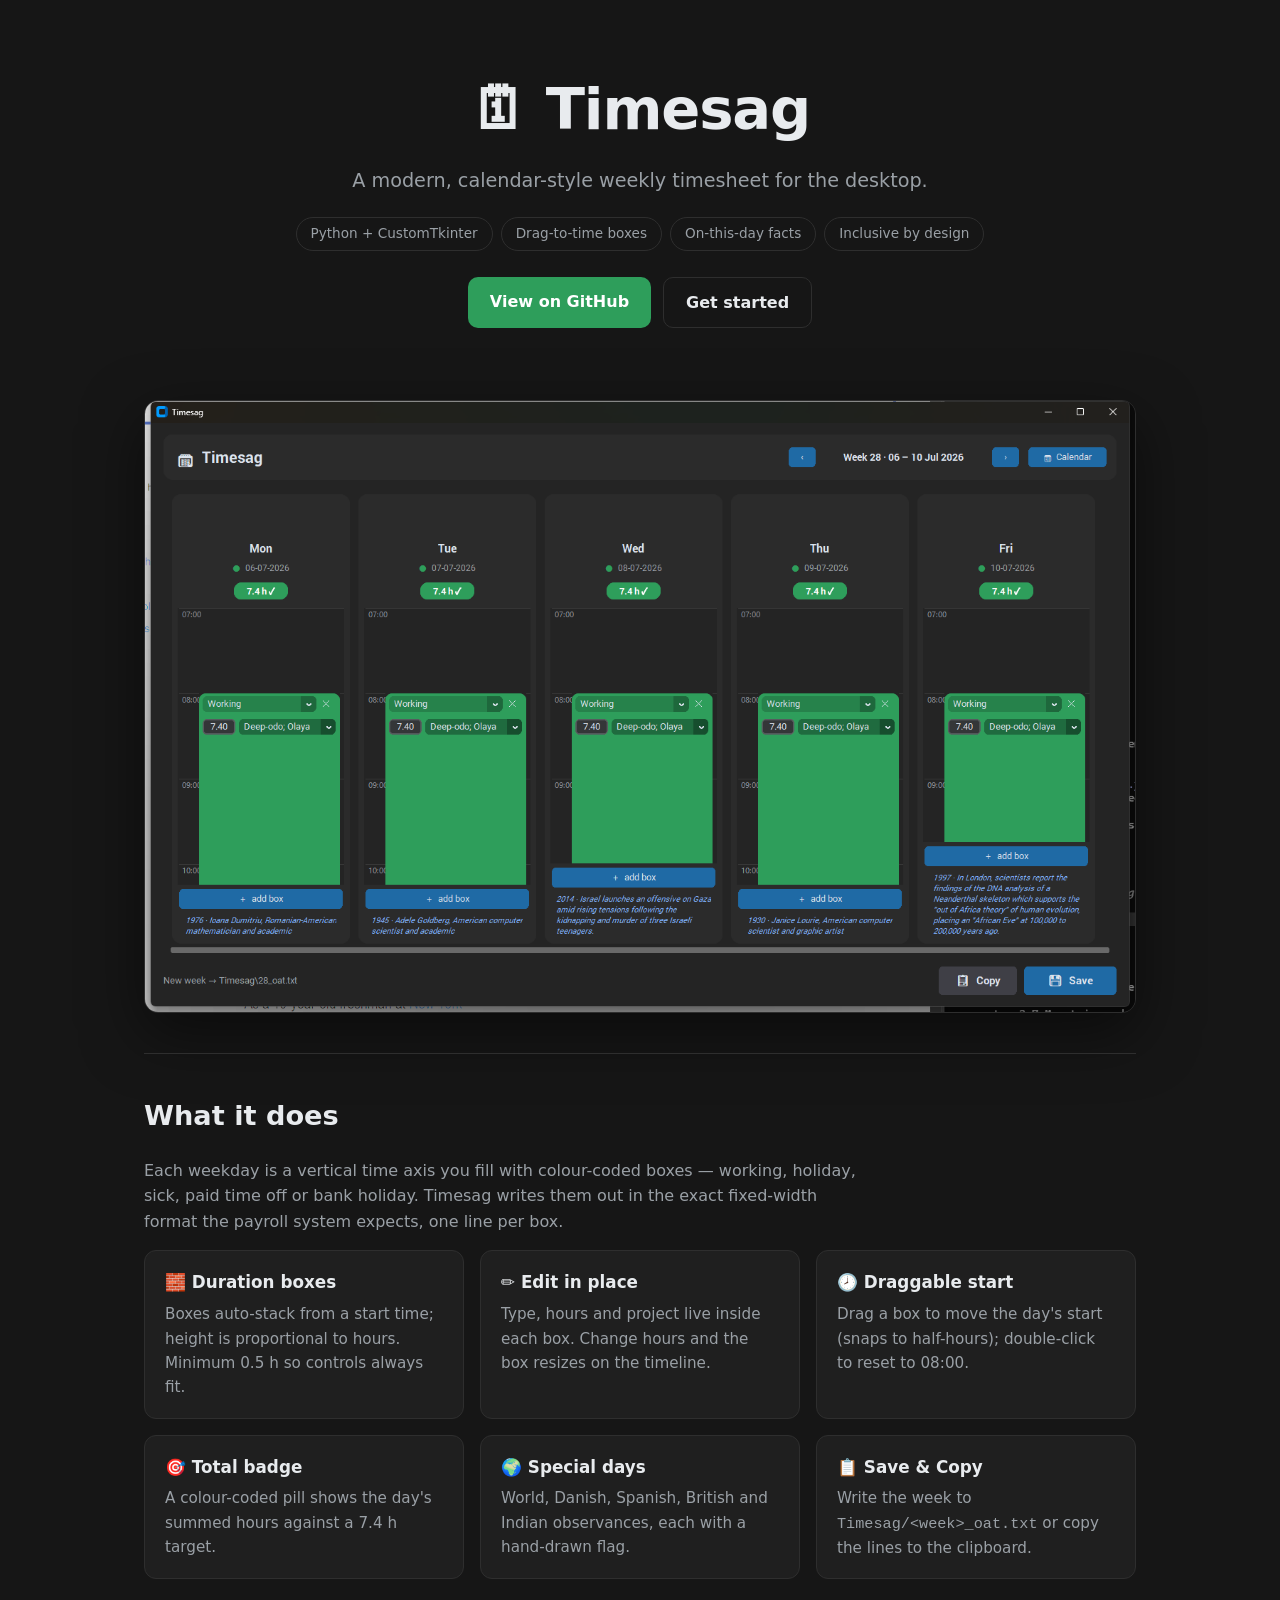
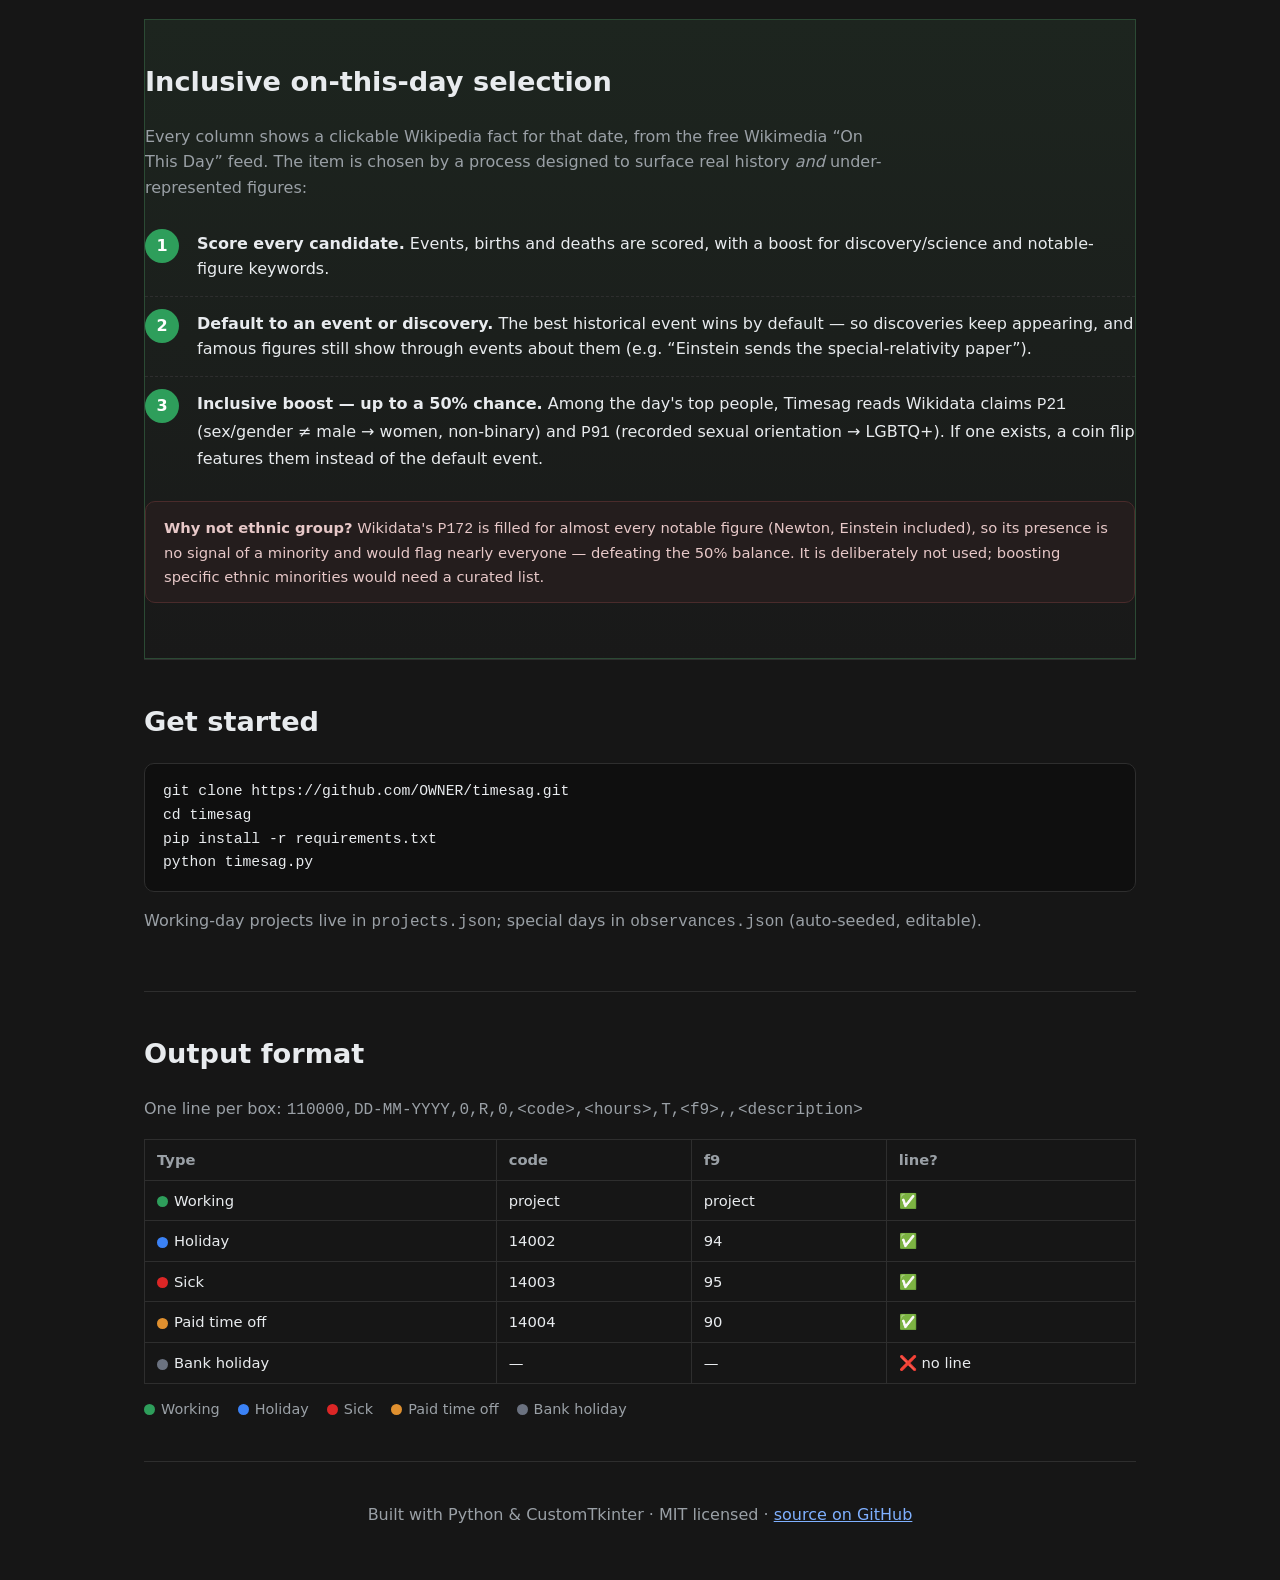
==== docs/index.html @ 552d221f "first commit" ====
<!DOCTYPE html>
<html lang="en">
<head>
<meta charset="utf-8">
<meta name="viewport" content="width=device-width, initial-scale=1">
<title>Timesag — a calendar-style weekly timesheet</title>
<style>
  :root{
    --bg:#161616; --card:#1f1f1f; --line:#2e2e2e; --fg:#e8ebee; --mut:#9aa0a6;
    --green:#2e9e5b; --blue:#3b82f6; --amber:#e0902f; --red:#dc2626; --link:#7fb0ff;
  }
  *{box-sizing:border-box}
  body{margin:0;font-family:"Segoe UI",system-ui,-apple-system,sans-serif;
       background:var(--bg);color:var(--fg);line-height:1.6}
  a{color:var(--link)}
  .wrap{max-width:1040px;margin:0 auto;padding:0 24px}
  header{padding:64px 0 32px;text-align:center}
  h1{font-size:clamp(2.4rem,6vw,3.6rem);margin:0;letter-spacing:-.02em}
  .tag{color:var(--mut);font-size:1.2rem;margin-top:10px}
  .badges{margin-top:20px;display:flex;gap:8px;justify-content:center;flex-wrap:wrap}
  .pill{border:1px solid var(--line);border-radius:999px;padding:5px 14px;font-size:.85rem;color:var(--mut)}
  .btns{margin-top:26px;display:flex;gap:12px;justify-content:center;flex-wrap:wrap}
  .btn{display:inline-block;padding:12px 22px;border-radius:10px;font-weight:700;text-decoration:none}
  .btn.primary{background:var(--green);color:#fff}
  .btn.ghost{border:1px solid var(--line);color:var(--fg)}
  .shot{margin:40px auto;max-width:100%;border-radius:14px;border:1px solid var(--line);
        box-shadow:0 20px 60px rgba(0,0,0,.5);display:block}
  section{padding:40px 0;border-top:1px solid var(--line)}
  h2{font-size:1.7rem;margin:0 0 20px}
  .grid{display:grid;grid-template-columns:repeat(auto-fit,minmax(260px,1fr));gap:16px}
  .feat{background:var(--card);border:1px solid var(--line);border-radius:12px;padding:18px 20px}
  .feat h3{margin:0 0 6px;font-size:1.05rem}
  .feat p{margin:0;color:var(--mut);font-size:.95rem}
  pre{background:#0f0f0f;border:1px solid var(--line);border-radius:10px;padding:16px 18px;
      overflow-x:auto;font-size:.92rem}
  code{font-family:Consolas,"SF Mono",monospace}
  .incl{background:linear-gradient(180deg,#1d251f,#191919);border:1px solid #2b4a34}
  .steps{counter-reset:s;list-style:none;padding:0;margin:0}
  .steps li{position:relative;padding:14px 0 14px 52px;border-bottom:1px dashed var(--line)}
  .steps li:last-child{border-bottom:none}
  .steps li::before{counter-increment:s;content:counter(s);position:absolute;left:0;top:12px;
    width:34px;height:34px;border-radius:50%;background:var(--green);color:#fff;font-weight:800;
    display:flex;align-items:center;justify-content:center}
  .legend{display:flex;gap:18px;flex-wrap:wrap;margin-top:14px;color:var(--mut);font-size:.9rem}
  .dot{display:inline-block;width:11px;height:11px;border-radius:50%;margin-right:6px;vertical-align:middle}
  .note{background:#241d1d;border:1px solid #4a2b2b;border-radius:10px;padding:14px 18px;color:#e7c8c8;font-size:.92rem}
  table{border-collapse:collapse;width:100%;font-size:.92rem}
  th,td{border:1px solid var(--line);padding:8px 12px;text-align:left}
  th{color:var(--mut);font-weight:600}
  footer{padding:40px 0 64px;color:var(--mut);text-align:center;border-top:1px solid var(--line)}
</style>
</head>
<body>
<div class="wrap">

  <header>
    <h1>🗓 Timesag</h1>
    <div class="tag">A modern, calendar-style weekly timesheet for the desktop.</div>
    <div class="badges">
      <span class="pill">Python + CustomTkinter</span>
      <span class="pill">Drag-to-time boxes</span>
      <span class="pill">On-this-day facts</span>
      <span class="pill">Inclusive by design</span>
    </div>
    <div class="btns">
      <a class="btn primary" id="repo-btn" href="#">View on GitHub</a>
      <a class="btn ghost" href="#get">Get started</a>
    </div>
  </header>

  <img class="shot" src="screenshot.png" alt="Timesag app — five day columns with coloured time boxes, hour totals, and on-this-day facts">

  <section>
    <h2>What it does</h2>
    <p style="color:var(--mut);max-width:70ch">
      Each weekday is a vertical time axis you fill with colour-coded boxes — working,
      holiday, sick, paid time off or bank holiday. Timesag writes them out in the exact
      fixed-width format the payroll system expects, one line per box.
    </p>
    <div class="grid">
      <div class="feat"><h3>🧱 Duration boxes</h3><p>Boxes auto-stack from a start time; height is proportional to hours. Minimum 0.5 h so controls always fit.</p></div>
      <div class="feat"><h3>✏️ Edit in place</h3><p>Type, hours and project live inside each box. Change hours and the box resizes on the timeline.</p></div>
      <div class="feat"><h3>🕗 Draggable start</h3><p>Drag a box to move the day's start (snaps to half-hours); double-click to reset to 08:00.</p></div>
      <div class="feat"><h3>🎯 Total badge</h3><p>A colour-coded pill shows the day's summed hours against a 7.4 h target.</p></div>
      <div class="feat"><h3>🌍 Special days</h3><p>World, Danish, Spanish, British and Indian observances, each with a hand-drawn flag.</p></div>
      <div class="feat"><h3>📋 Save &amp; Copy</h3><p>Write the week to <code>Timesag/&lt;week&gt;_oat.txt</code> or copy the lines to the clipboard.</p></div>
    </div>
  </section>

  <section class="incl">
    <h2>Inclusive on-this-day selection</h2>
    <p style="max-width:74ch;color:var(--mut)">
      Every column shows a clickable Wikipedia fact for that date, from the free Wikimedia
      “On This Day” feed. The item is chosen by a process designed to surface real history
      <em>and</em> under-represented figures:
    </p>
    <ol class="steps">
      <li><strong>Score every candidate.</strong> Events, births and deaths are scored, with a boost for discovery/science and notable-figure keywords.</li>
      <li><strong>Default to an event or discovery.</strong> The best historical event wins by default — so discoveries keep appearing, and famous figures still show through events about them (e.g. “Einstein sends the special-relativity paper”).</li>
      <li><strong>Inclusive boost — up to a 50% chance.</strong> Among the day's top people, Timesag reads Wikidata claims <code>P21</code> (sex/gender ≠ male → women, non-binary) and <code>P91</code> (recorded sexual orientation → LGBTQ+). If one exists, a coin flip features them instead of the default event.</li>
    </ol>
    <p class="note">
      <strong>Why not ethnic group?</strong> Wikidata's <code>P172</code> is filled for
      almost every notable figure (Newton, Einstein included), so its presence is no signal
      of a minority and would flag nearly everyone — defeating the 50% balance. It is
      deliberately not used; boosting specific ethnic minorities would need a curated list.
    </p>
  </section>

  <section id="get">
    <h2>Get started</h2>
    <pre><code>git clone https://github.com/OWNER/timesag.git
cd timesag
pip install -r requirements.txt
python timesag.py</code></pre>
    <p style="color:var(--mut)">Working-day projects live in <code>projects.json</code>; special days in <code>observances.json</code> (auto-seeded, editable).</p>
  </section>

  <section>
    <h2>Output format</h2>
    <p style="color:var(--mut)">One line per box: <code>110000,DD-MM-YYYY,0,R,0,&lt;code&gt;,&lt;hours&gt;,T,&lt;f9&gt;,,&lt;description&gt;</code></p>
    <table>
      <tr><th>Type</th><th>code</th><th>f9</th><th>line?</th></tr>
      <tr><td><span class="dot" style="background:var(--green)"></span>Working</td><td>project</td><td>project</td><td>✅</td></tr>
      <tr><td><span class="dot" style="background:var(--blue)"></span>Holiday</td><td>14002</td><td>94</td><td>✅</td></tr>
      <tr><td><span class="dot" style="background:var(--red)"></span>Sick</td><td>14003</td><td>95</td><td>✅</td></tr>
      <tr><td><span class="dot" style="background:var(--amber)"></span>Paid time off</td><td>14004</td><td>90</td><td>✅</td></tr>
      <tr><td><span class="dot" style="background:#6b7280"></span>Bank holiday</td><td>—</td><td>—</td><td>❌ no line</td></tr>
    </table>
    <div class="legend">
      <span><span class="dot" style="background:var(--green)"></span>Working</span>
      <span><span class="dot" style="background:var(--blue)"></span>Holiday</span>
      <span><span class="dot" style="background:var(--red)"></span>Sick</span>
      <span><span class="dot" style="background:var(--amber)"></span>Paid time off</span>
      <span><span class="dot" style="background:#6b7280"></span>Bank holiday</span>
    </div>
  </section>

  <footer>
    Built with Python &amp; CustomTkinter · MIT licensed ·
    <a id="repo-link" href="#">source on GitHub</a>
  </footer>

</div>
</body>
</html>
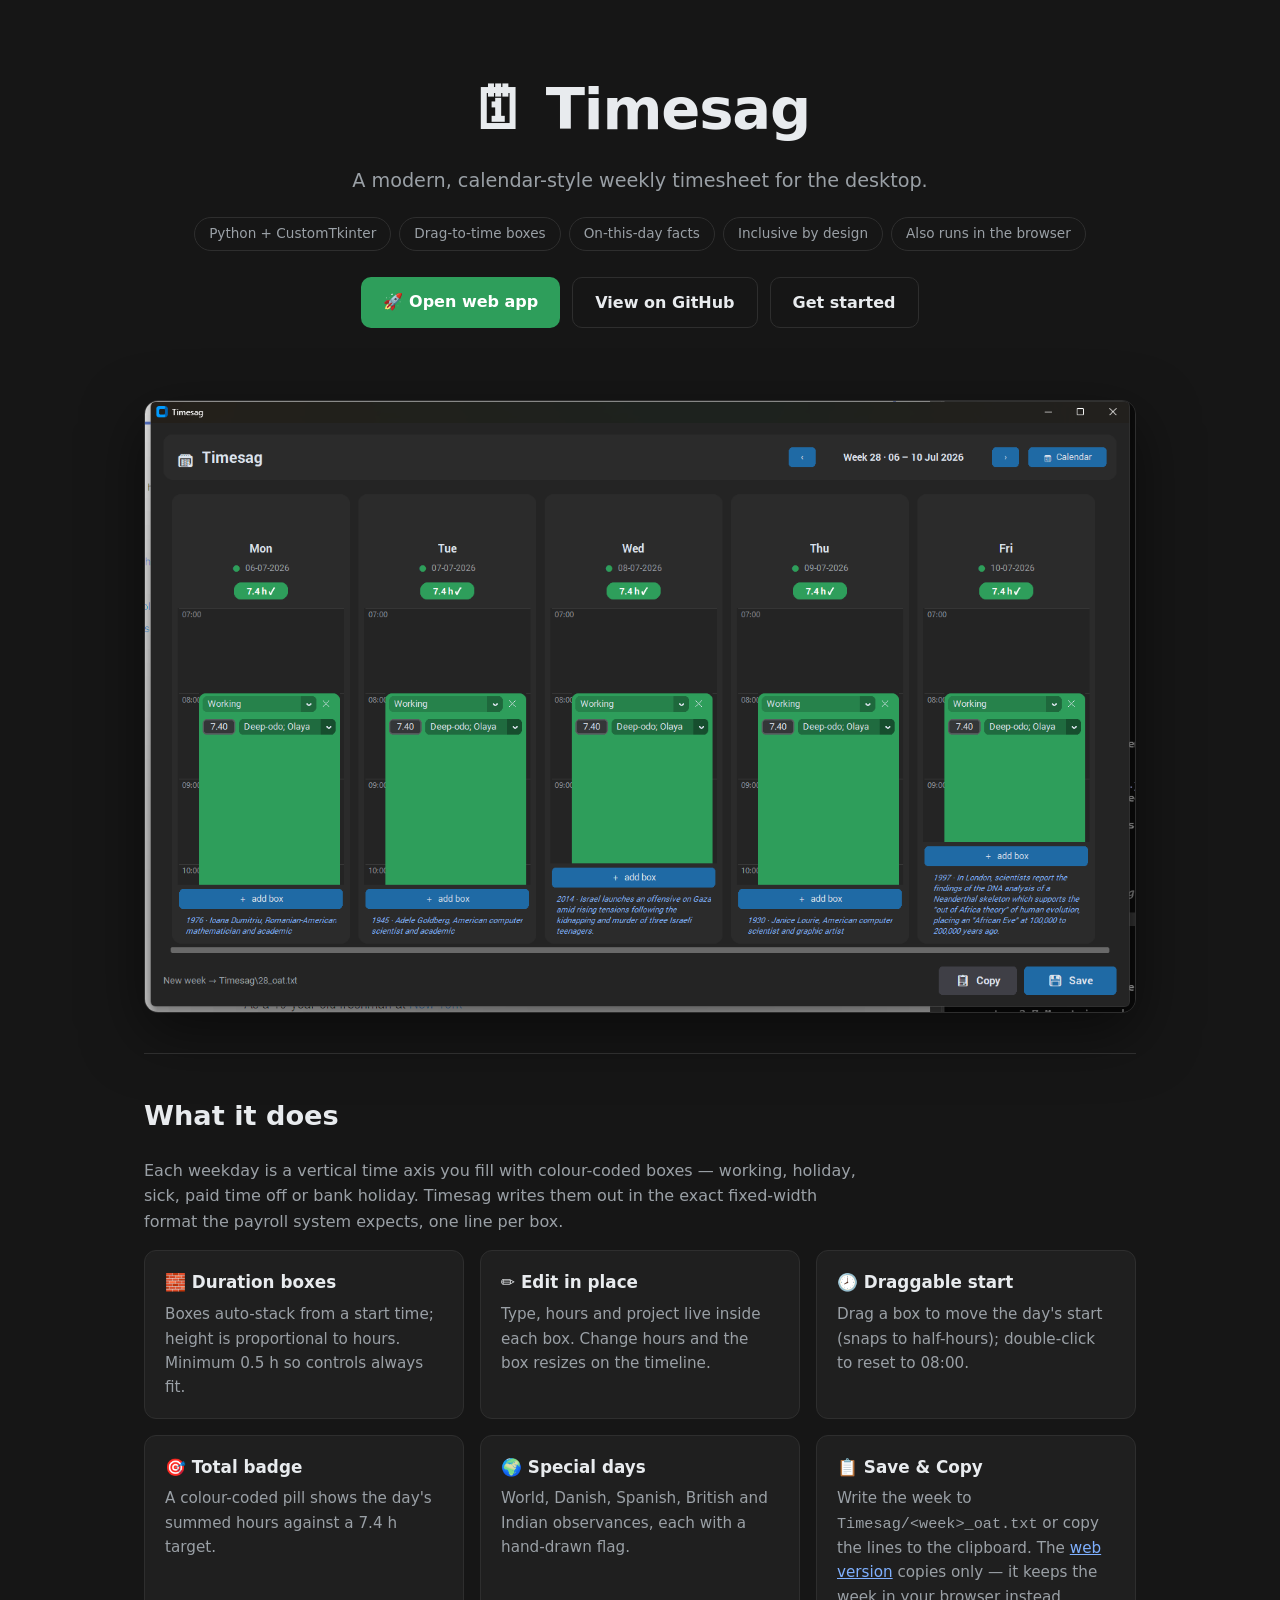
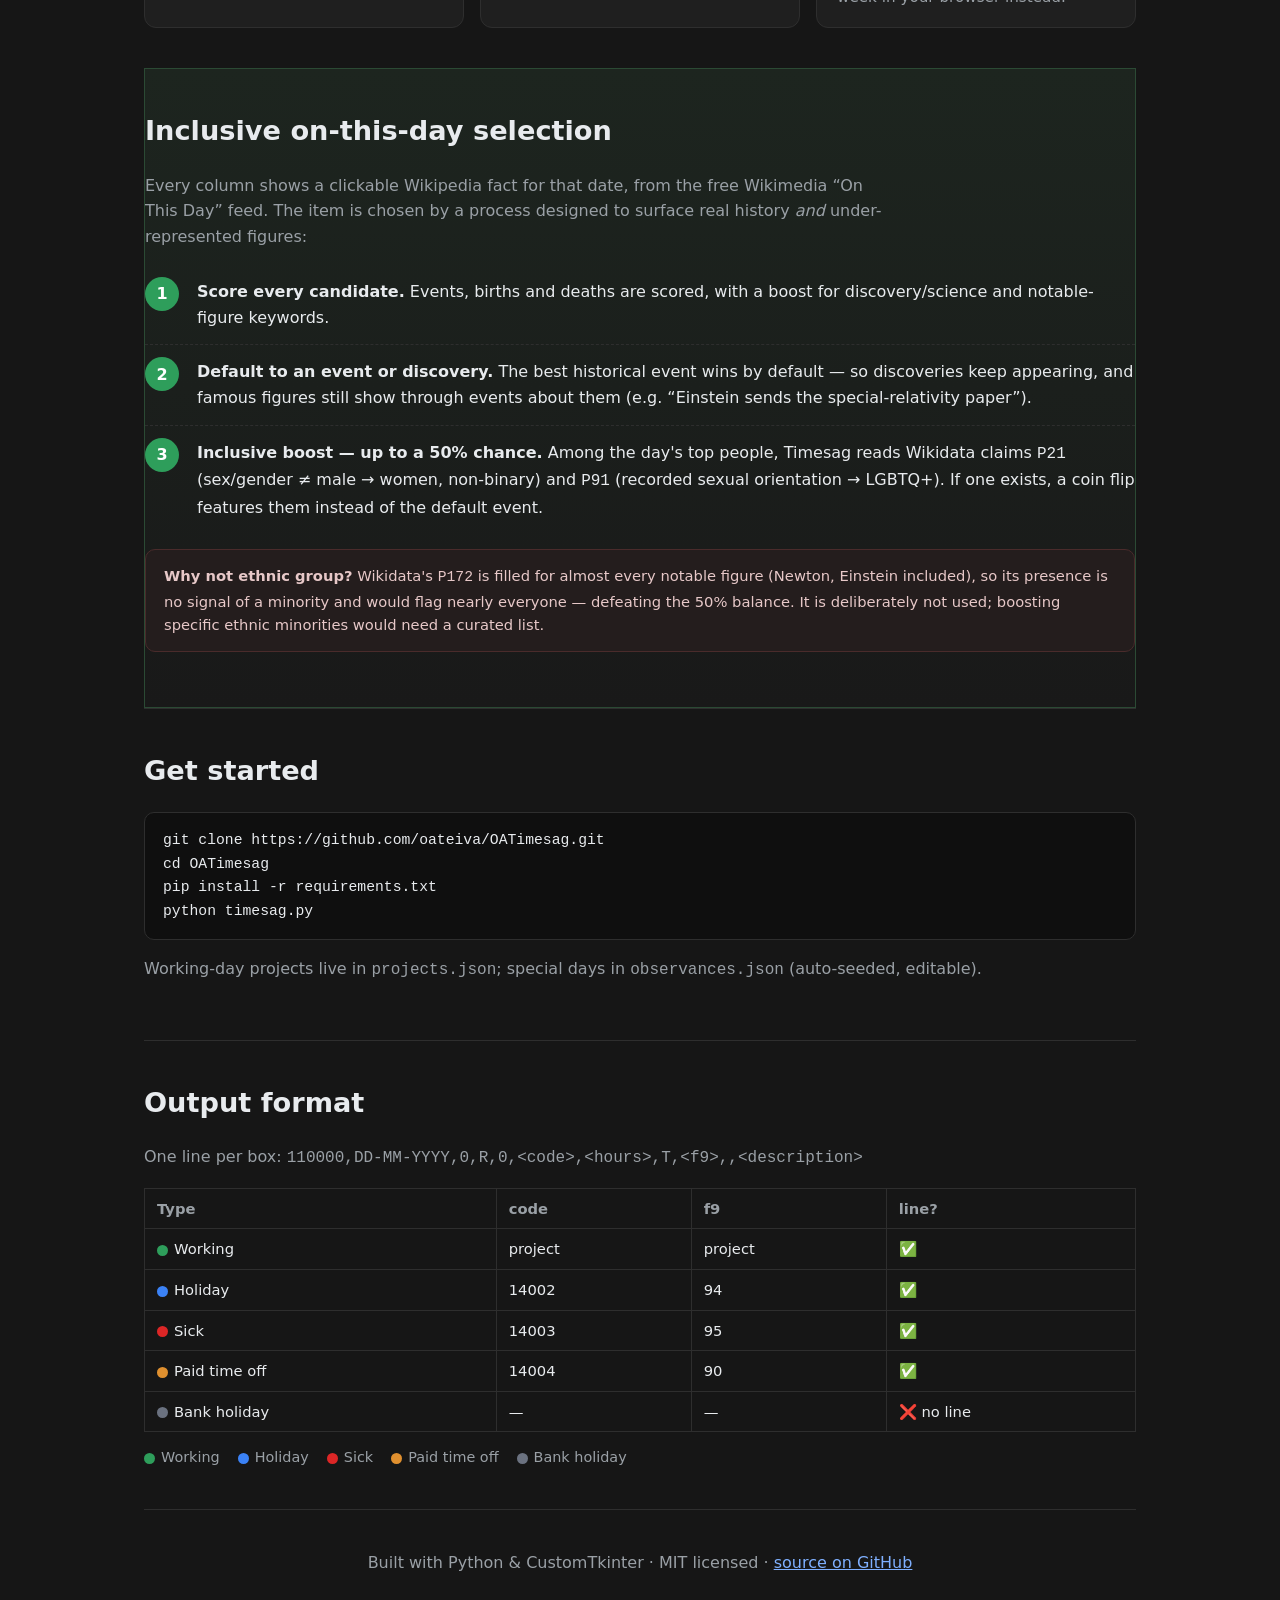
==== commit 0b680401: "feat: browser version of the week interface for GitHub Pages Ports the CustomTkinter UI to a static " ====
--- a/docs/index.html
+++ b/docs/index.html
@@ -61,9 +61,11 @@
       <span class="pill">Drag-to-time boxes</span>
       <span class="pill">On-this-day facts</span>
       <span class="pill">Inclusive by design</span>
+      <span class="pill">Also runs in the browser</span>
     </div>
     <div class="btns">
-      <a class="btn primary" id="repo-btn" href="#">View on GitHub</a>
+      <a class="btn primary" href="app/">🚀 Open web app</a>
+      <a class="btn ghost" id="repo-btn" href="https://github.com/oateiva/OATimesag">View on GitHub</a>
       <a class="btn ghost" href="#get">Get started</a>
     </div>
   </header>
@@ -83,7 +85,7 @@
       <div class="feat"><h3>🕗 Draggable start</h3><p>Drag a box to move the day's start (snaps to half-hours); double-click to reset to 08:00.</p></div>
       <div class="feat"><h3>🎯 Total badge</h3><p>A colour-coded pill shows the day's summed hours against a 7.4 h target.</p></div>
       <div class="feat"><h3>🌍 Special days</h3><p>World, Danish, Spanish, British and Indian observances, each with a hand-drawn flag.</p></div>
-      <div class="feat"><h3>📋 Save &amp; Copy</h3><p>Write the week to <code>Timesag/&lt;week&gt;_oat.txt</code> or copy the lines to the clipboard.</p></div>
+      <div class="feat"><h3>📋 Save &amp; Copy</h3><p>Write the week to <code>Timesag/&lt;week&gt;_oat.txt</code> or copy the lines to the clipboard. The <a href="app/">web version</a> copies only — it keeps the week in your browser instead.</p></div>
     </div>
   </section>
 
@@ -109,8 +111,8 @@
 
   <section id="get">
     <h2>Get started</h2>
-    <pre><code>git clone https://github.com/OWNER/timesag.git
-cd timesag
+    <pre><code>git clone https://github.com/oateiva/OATimesag.git
+cd OATimesag
 pip install -r requirements.txt
 python timesag.py</code></pre>
     <p style="color:var(--mut)">Working-day projects live in <code>projects.json</code>; special days in <code>observances.json</code> (auto-seeded, editable).</p>
@@ -138,7 +140,7 @@
 
   <footer>
     Built with Python &amp; CustomTkinter · MIT licensed ·
-    <a id="repo-link" href="#">source on GitHub</a>
+    <a id="repo-link" href="https://github.com/oateiva/OATimesag">source on GitHub</a>
   </footer>
 
 </div>
